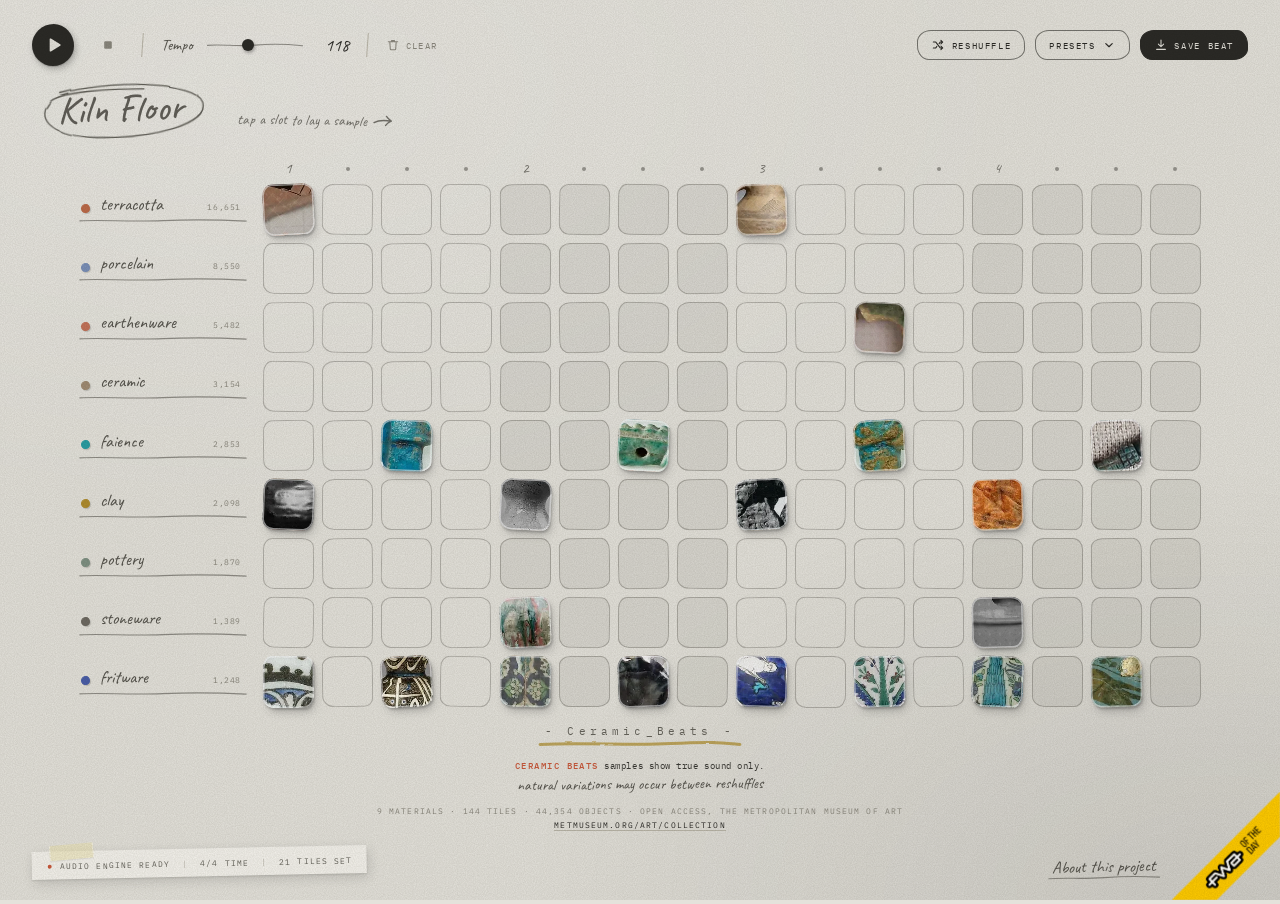
==== index.html @ 2970da25 "Pin the FWA of the Day ribbon to the corner Bottom right, the one corner with only a link in it; the" ====
<!DOCTYPE html>
<html lang="en">
<head>
<meta charset="UTF-8">
<meta name="viewport" content="width=device-width, initial-scale=1.0">
<title>Ceramic Beats — a sequencer of Met ceramics</title>
<link rel="preconnect" href="https://fonts.googleapis.com">
<link rel="preconnect" href="https://fonts.gstatic.com" crossorigin>
<link href="https://fonts.googleapis.com/css2?family=Caveat:wght@400;500&family=IBM+Plex+Mono:wght@400;500&family=Libre+Baskerville:ital@0;1&display=swap" rel="stylesheet">
<link rel="stylesheet" href="./index.css?v=10">
<script src="Tone.js"></script>
</head>
<body>

<!-- Icons are inlined rather than pulled from an icon CDN: the set is nine
     glyphs and the page is otherwise dependency-free. -->
<svg width="0" height="0" style="position:absolute" aria-hidden="true">
  <symbol id="i-play" viewBox="0 0 24 24"><path d="M8 5.14v13.72a1 1 0 0 0 1.52.85l11.14-6.86a1 1 0 0 0 0-1.7L9.52 4.29A1 1 0 0 0 8 5.14z" fill="currentColor"/></symbol>
  <symbol id="i-pause" viewBox="0 0 24 24"><path d="M7 4h3.2v16H7zM13.8 4H17v16h-3.2z" fill="currentColor"/></symbol>
  <symbol id="i-stop" viewBox="0 0 24 24"><rect x="5.5" y="5.5" width="13" height="13" rx="2" fill="currentColor"/></symbol>
  <symbol id="i-trash" viewBox="0 0 24 24" fill="none" stroke="currentColor" stroke-width="1.8" stroke-linecap="round" stroke-linejoin="round"><path d="M4 6.5h16M9.5 6.5V4.5h5v2M6.5 6.5l.9 12.2A1.4 1.4 0 0 0 8.8 20h6.4a1.4 1.4 0 0 0 1.4-1.3l.9-12.2"/></symbol>
  <symbol id="i-shuffle" viewBox="0 0 24 24" fill="none" stroke="currentColor" stroke-width="1.8" stroke-linecap="round" stroke-linejoin="round"><path d="M17 4l3 3-3 3M17 14l3 3-3 3M4 7h4.2l7.6 10H20M20 7h-4.2l-1.9 2.6M4 17h4.2l1.9-2.6"/></symbol>
  <symbol id="i-save" viewBox="0 0 24 24" fill="none" stroke="currentColor" stroke-width="1.8" stroke-linecap="round" stroke-linejoin="round"><path d="M12 3.5v11M7.5 10.5L12 15l4.5-4.5M4.5 19.5h15"/></symbol>
  <symbol id="i-caret" viewBox="0 0 24 24" fill="none" stroke="currentColor" stroke-width="2" stroke-linecap="round" stroke-linejoin="round"><path d="M6.5 9.5l5.5 5.5 5.5-5.5"/></symbol>
  <symbol id="i-dot" viewBox="0 0 24 24"><circle cx="12" cy="12" r="6" fill="currentColor"/></symbol>
  <!-- an arrow drawn by hand, for the notes in the margin -->
  <symbol id="i-arrow-hand" viewBox="0 0 24 24" fill="none" stroke="currentColor" stroke-width="1.4" stroke-linecap="round" stroke-linejoin="round"><path d="M3 13.5c4.5-2.4 9.6-2.9 17.2-1.6M15.4 7.2c1.6 2.3 3.3 3.6 4.9 4.6-2.2.7-4 2.2-5.6 4.4"/></symbol>
</svg>

<header class="topbar">
  <div class="transport">
    <button id="playBtn" class="t-play" aria-label="Play" title="Play / pause — space">
      <svg class="icon icon-md"><use href="#i-play" id="playIcon"/></svg>
    </button>
    <button id="stopBtn" class="t-stop" aria-label="Stop" title="Stop">
      <svg class="icon icon-sm"><use href="#i-stop"/></svg>
    </button>

    <div class="t-rule"></div>

    <div class="t-bpm">
      <label for="bpmSlider">Tempo</label>
      <input type="range" id="bpmSlider" min="60" max="200" value="120" aria-label="Tempo">
      <span id="bpmDisplay">120</span>
    </div>

    <div class="t-rule"></div>

    <button id="clearBtn" class="t-clear" title="Clear the board">
      <svg class="icon icon-sm"><use href="#i-trash"/></svg> Clear
    </button>
  </div>

  <div class="actions">
    <button id="shuffleBtn" class="key" title="Reshuffle: draw a different set of objects" aria-label="Reshuffle">
      <svg class="icon icon-sm"><use href="#i-shuffle"/></svg><span class="key-label">Reshuffle</span>
    </button>
    <div class="menu-wrap">
      <button id="presetBtn" class="key" aria-haspopup="true" aria-expanded="false">
        Presets <svg class="icon icon-sm"><use href="#i-caret"/></svg>
      </button>
      <div id="presetMenu" class="menu" hidden></div>
    </div>
    <button id="saveBtn" class="key key--ink" title="Save Beat: copy a link to this beat" aria-label="Save Beat">
      <svg class="icon icon-sm"><use href="#i-save"/></svg><span class="key-label">Save Beat</span>
    </button>
  </div>
</header>

<main>
  <!-- The sample sheet. Slots for samples are pencilled onto a sheet of warm
       grey stock; a struck tile is a sample cut out and laid in its slot. The
       beat's name is written at the top by hand, and the studio's caption is
       typed underneath the way a caption goes under a photograph. -->
  <div class="card">
    <div class="sheet-head">
      <h1 class="swatch-name" id="swatchName" contenteditable="plaintext-only" spellcheck="false" title="Click to name this beat" aria-label="Beat name">untitled</h1>
      <span class="sheet-note" aria-hidden="true">tap a slot to lay a sample <svg class="hand-arrow"><use href="#i-arrow-hand"/></svg></span>
    </div>

    <div class="field">
      <div class="playhead-track" id="playheadTrack"></div>
      <div class="grid" id="sequencerGrid"></div>
    </div>

    <div class="card-foot">
      <p class="caption">- Ceramic_Beats -</p>
      <p class="card-note">
        <b>Ceramic Beats</b> samples show true sound only.
        <em>natural variations may occur between reshuffles</em>
      </p>
      <p class="card-contact">
        9 materials · 144 tiles · 44,354 objects · open access, The Metropolitan Museum of Art<br>
        <a href="https://www.metmuseum.org/art/collection" target="_blank" rel="noopener">metmuseum.org/art/collection</a>
      </p>
    </div>
  </div>
</main>

<footer class="statusbar">
  <div class="status-left">
    <span class="status-item"><svg class="icon icon-xs" id="engineDot"><use href="#i-dot"/></svg> <span id="engineLabel">Audio engine loading</span></span>
    <span class="status-sep">|</span>
    <span>4/4 time</span>
    <span class="status-sep">|</span>
    <span id="selectedCount">0 tiles set</span>
  </div>
  <div class="about-wrap">
    <button id="aboutBtn" class="about-cta" aria-expanded="false" aria-controls="aboutPanel">
      About this project
    </button>
    <div id="aboutPanel" class="about-panel" hidden>
      <h2>Ceramic Beats</h2>
      <p>
        A step sequencer built out of The Met’s open collection. Each of the nine
        tracks is a material the museum’s own catalogue names, and every tile you
        strike is a real object of that material, cropped from its photograph —
        44,354 of them to draw from.
      </p>
      <p>
        The sounds are strikes on the nine bodies themselves, generated with the
        ElevenLabs sound-effects API from a physical description of each fired body
        being hit. What separates them is what separates the materials: how hot each
        was fired, and so how long it rings. Unfired clay is dead, terracotta thuds,
        and the vitrified bodies — porcelain, faience, fritware — ring like the glass
        they very nearly are.
      </p>
      <p class="about-more">
        <button id="strikesBtn" class="about-link" type="button" aria-haspopup="dialog">
          How each sample is generated <svg class="hand-arrow"><use href="#i-arrow-hand"/></svg>
        </button>
      </p>
    </div>
  </div>
</footer>

<!-- The strike sheet, opened from the about panel: nine bodies, nine prompts. It
     is its own page, strikes.html, held in a frame so its paper stays its own. -->
<div id="strikesModal" class="modal" hidden role="dialog" aria-modal="true" aria-label="Nine bodies, nine strikes">
  <div class="modal-sheet">
    <button id="strikesClose" class="modal-close" type="button" aria-label="Close">close ×</button>
    <iframe class="modal-frame" title="Nine bodies, nine strikes" loading="lazy"></iframe>
  </div>
</div>

<!-- FWA of the Day, pinned to the corner of the sheet -->
<a class="fotd" href="https://thefwa.com/cases/ceramic-beats" target="_blank" rel="noopener" aria-label="FWA of the Day"><img src="fotd.png" alt="FWA of the Day"></a>

<!-- shown only on a phone held upright: the board is sixteen wide -->
<div class="turn" role="status">
  <svg class="turn-phone" viewBox="0 0 48 48" fill="none" stroke="currentColor" stroke-width="1.5" stroke-linecap="round" stroke-linejoin="round" aria-hidden="true">
    <path d="M15.5 6.8 C 22 5.9, 28 6.2, 32.6 6.6 C 34.2 6.8, 35 7.8, 35 9.4 L 34.6 38.8 C 34.6 40.4, 33.8 41.2, 32.2 41.3 C 27 41.8, 21 41.6, 15.8 41.2 C 14.2 41.1, 13.4 40.2, 13.4 38.6 L 13.2 9.2 C 13.2 7.7, 14 6.9, 15.5 6.8 Z"/>
    <path d="M21 37.6 C 23 37.2, 25 37.2, 27 37.6"/>
  </svg>
  <p>turn it sideways</p>
  <small>the board is sixteen slots wide</small>
</div>

<div id="tooltip" class="tooltip" hidden></div>
<div id="toast" class="toast" hidden></div>

<script src="js/materials.js"></script>
<script src="js/tiles.js?v=2"></script>
<script src="js/audio.js"></script>
<script src="js/pattern.js"></script>
<script src="js/ui.js?v=4"></script>
<script src="js/app.js?v=4"></script>
</body>
</html>
---- index.css ----
/* index.css — the sample sheet.
 *
 * The page is a sheet of warm grey stock laid on a desk, with a grid of slots
 * pencilled onto it for samples to go in. A struck tile is a sample cut out
 * and laid down in its slot: it casts a shadow, sits a degree or two off
 * square, and is never quite the same shape as its neighbour. Everything
 * written on the sheet is written by hand in pencil — the material names, the
 * beat's title, the notes in the margin — and what is not handwritten is the
 * small printed caption a studio types under a photograph of its work.
 *
 * Hand-written at the design's values; no CSS framework. */

:root {
  /* ── the stock ──────────────────────────────────────────────────────── */
  --paper:    #E4E2DB;   /* the sheet itself, a pale warm grey */
  --card:     #F4F2EC;   /* a lighter slip of paper laid on it: notes, menus */
  --ink:      #2B2A26;
  --ink-2:    #3A3934;
  --ink-soft: #65635B;
  --ink-mute: #8A877D;
  --pencil:   #55534C;   /* graphite: everything written by hand */
  --hair:     #B9B5A8;   /* a printed hairline */
  --hair-2:   #C9C5B8;
  --stamp:    #C9583A;   /* the red: the playhead, the live dot, the play state */
  --crayon:   #B79A46;   /* an ochre crayon, for the one line drawn for pleasure */

  /* ── the slots ──────────────────────────────────────────────────────── */
  --slot-line: rgba(60, 58, 52, 0.30);   /* the pencilled outline of an empty slot */
  --slot-fill: rgba(60, 58, 52, 0.065);  /* the alternate bar, lightly hatched in */

  --slip-shadow: 2px 4px 12px rgba(38, 38, 35, 0.16), 0 1px 2px rgba(38, 38, 35, 0.12);

  --label-w: 168px;
  --pad-gap: 0.5rem;
  --row-gap: 0.5rem;
  --edge: 2rem;          /* the sheet's margin, page edge to the first mark */
  --chrome: 23rem;       /* header, title, playhead, foot and status stacked: what the slots must leave */

  /* A slot is as big as the width allows, unless the height allows less: the
   * grid should fill the sheet without the sheet having to scroll. */
  --pad: max(18px, min(
    calc((100vw - 2 * var(--edge) - var(--label-w) - 1rem - 15 * var(--pad-gap)) / 16),
    calc((100vh - var(--chrome)) / 9 - var(--row-gap))
  ));

  --mono:  'IBM Plex Mono', ui-monospace, SFMono-Regular, Menlo, monospace;
  --serif: 'Libre Baskerville', Georgia, 'Times New Roman', serif;
  --hand:  'Caveat', 'Bradley Hand', 'Segoe Print', cursive;

  /* ── the marks made by hand, drawn once as SVG ──────────────────────── */

  /* the tooth of the paper */
  --grain: url("data:image/svg+xml;utf8,<svg xmlns='http://www.w3.org/2000/svg' width='260' height='260'><filter id='g'><feTurbulence type='fractalNoise' baseFrequency='0.9' numOctaves='2' stitchTiles='stitch'/><feColorMatrix values='0 0 0 0 0.22  0 0 0 0 0.21  0 0 0 0 0.18  0 0 0 0.55 0'/></filter><rect width='100%25' height='100%25' filter='url(%23g)'/></svg>");

  /* a pencil rule, a little wandering */
  --pencil-rule: url("data:image/svg+xml;utf8,<svg xmlns='http://www.w3.org/2000/svg' viewBox='0 0 200 6' preserveAspectRatio='none'><path d='M1 3.4 C 30 2.1, 60 4.7, 100 3.1 S 170 2.3, 199 3.7' fill='none' stroke='%2355534C' stroke-width='1.1' stroke-linecap='round' vector-effect='non-scaling-stroke' opacity='0.6'/></svg>");

  /* the loop drawn around a word to say: this one */
  --pencil-loop: url("data:image/svg+xml;utf8,<svg xmlns='http://www.w3.org/2000/svg' viewBox='0 0 100 40' preserveAspectRatio='none'><filter id='w' x='-10%25' y='-20%25' width='120%25' height='140%25'><feTurbulence type='fractalNoise' baseFrequency='0.045' numOctaves='2' seed='7'/><feDisplacementMap in='SourceGraphic' scale='2.2'/></filter><path filter='url(%23w)' d='M15 8 C 40 1, 91 2, 95 17 C 98 31, 66 39, 34 37 C 6 35, 1 22, 9 13 C 15 7, 42 6, 62 7' fill='none' stroke='%2355534C' stroke-width='1.3' stroke-linecap='round' vector-effect='non-scaling-stroke'/></svg>");

  /* the crayon line */
  --crayon-line: url("data:image/svg+xml;utf8,<svg xmlns='http://www.w3.org/2000/svg' viewBox='0 0 200 10' preserveAspectRatio='none'><filter id='c' x='-5%25' y='-40%25' width='110%25' height='180%25'><feTurbulence type='fractalNoise' baseFrequency='0.08' numOctaves='2' seed='3'/><feDisplacementMap in='SourceGraphic' scale='3'/></filter><path filter='url(%23c)' d='M3 5.5 C 50 2.5, 90 7.5, 130 4.5 S 180 3.5, 197 5.5' fill='none' stroke='%23B79A46' stroke-width='3' stroke-linecap='round' vector-effect='non-scaling-stroke' opacity='0.85'/></svg>");
}

*, *::before, *::after { box-sizing: border-box; }

html, body { height: 100%; overflow: hidden; }

body {
  margin: 0;
  min-height: 100vh;
  width: 100%;
  display: flex;
  flex-direction: column;
  background: var(--paper);
  font-family: var(--mono);
  color: var(--ink);
  -webkit-font-smoothing: antialiased;
}

/* The sheet is lit from the top left and falls off a little towards the far
 * corner, the way a photographed sheet does. */
body::before {
  content: '';
  position: fixed;
  inset: 0;
  background:
    radial-gradient(120% 90% at 18% 10%, rgba(255,255,255,0.22), rgba(255,255,255,0) 55%),
    radial-gradient(90% 80% at 95% 100%, rgba(38,38,35,0.10), rgba(38,38,35,0) 60%);
  pointer-events: none;
  z-index: 0;
}

/* The tooth of the paper, laid over everything: the samples and the notes
 * sit on the sheet, and the sheet has a surface. */
body::after {
  content: '';
  position: fixed;
  inset: 0;
  background-image: var(--grain);
  opacity: 0.42;
  mix-blend-mode: multiply;
  pointer-events: none;
  z-index: 100;
}

::selection { background: var(--stamp); color: var(--paper); }

a { color: var(--ink); }
a:hover { color: var(--stamp); }

button { font: inherit; color: inherit; cursor: pointer; }

.icon { width: 1.25rem; height: 1.25rem; display: block; flex: none; }
.icon-xs { width: 0.5rem;  height: 0.5rem; }
.icon-sm { width: 0.875rem; height: 0.875rem; }
.icon-md { width: 1.25rem; height: 1.25rem; }
.icon-lg { width: 1.5rem;  height: 1.5rem; }

/* handwriting in the margin */
.hand {
  font-family: var(--hand);
  font-weight: 400;
  color: var(--pencil);
  letter-spacing: 0.01em;
}

/* the small printed caption */
.cap {
  font-family: var(--mono);
  font-size: 8.5px;
  letter-spacing: 0.16em;
  text-transform: uppercase;
  color: var(--ink-mute);
}

/* A slip of lighter paper laid on the sheet: notes, menus, the catalogue card. */
.slip {
  background: var(--card);
  box-shadow: var(--slip-shadow);
}

/* ── keys ──────────────────────────────────────────────────────────────── */

/* The buttons are boxes drawn round a word in pencil: an outline, a little
 * off square, that fills in when pressed. */
.key {
  display: inline-flex;
  align-items: center;
  justify-content: center;
  gap: 0.4rem;
  min-width: 34px;
  height: 30px;
  padding: 0 13px;
  background: transparent;
  border: 1.2px solid rgba(43, 42, 38, 0.6);
  border-radius: 14px 11px 15px 12px / 12px 15px 11px 14px;
  font-family: var(--mono);
  font-size: 9px;
  letter-spacing: 0.18em;
  text-transform: uppercase;
  color: var(--ink);
  white-space: nowrap;
  transition: background-color 0.12s, border-color 0.12s, transform 0.06s, color 0.12s;
}
.key:hover { background: rgba(43, 42, 38, 0.07); border-color: var(--ink); }
.key:active { transform: translateY(1px) rotate(-0.4deg); }
.key[aria-expanded="true"] { background: rgba(43, 42, 38, 0.10); }
.key--ink { background: var(--ink); border-color: var(--ink); color: var(--paper); }
.key--ink:hover { background: var(--ink-2); color: var(--card); }
.key:focus-visible { outline: 1.5px solid var(--stamp); outline-offset: 2px; }

/* ── header ────────────────────────────────────────────────────────────── */

.topbar {
  width: 100%;
  padding: 1.5rem var(--edge) 0.5rem;
  display: flex;
  align-items: center;
  justify-content: space-between;
  gap: 1.5rem;
  position: relative;
  z-index: 20;
}

/* ── transport ─────────────────────────────────────────────────────────── */

.transport {
  display: flex;
  align-items: center;
  gap: 1.125rem;
}

/* The play button is a black clay bead on the sheet: matte, no highlight,
 * only the soft shadow it casts. When it is playing it is the red one. */
.t-play {
  width: 2.625rem; height: 2.625rem;
  display: flex; align-items: center; justify-content: center;
  border: 0; border-radius: 52% 48% 50% 50% / 50% 52% 48% 50%;
  background: var(--ink);
  color: var(--paper);
  box-shadow: 2px 3px 6px rgba(38,38,35,0.30), 0 1px 1px rgba(38,38,35,0.2);
  transition: transform 0.1s, box-shadow 0.1s, background-color 0.15s;
}
.t-play:hover { background: var(--ink-2); transform: translateY(-1px); box-shadow: 3px 5px 9px rgba(38,38,35,0.32), 0 1px 1px rgba(38,38,35,0.2); }
.t-play:active { transform: translateY(1px); box-shadow: 1px 2px 3px rgba(38,38,35,0.3); }
.t-play:focus-visible { outline: 1.5px solid var(--stamp); outline-offset: 3px; }
.t-play.playing { background: var(--stamp); color: #fff3ea; }
.t-play.playing:hover { background: #b64d31; }

.t-stop {
  width: 2rem; height: 2rem;
  display: flex; align-items: center; justify-content: center;
  border: 0; border-radius: 50%;
  background: transparent; color: var(--ink-mute);
  transition: color 0.15s;
}
.t-stop:hover { color: var(--ink); }

.t-rule { height: 1.5rem; width: 1px; background: var(--hair); transform: rotate(4deg); }

.t-bpm { display: flex; align-items: center; gap: 0.75rem; }
.t-bpm label {
  font-family: var(--hand);
  font-size: 16px;
  color: var(--pencil);
}
.t-bpm span {
  font-family: var(--hand);
  font-size: 18px;
  color: var(--ink);
  width: 2rem;
  text-align: right;
  font-variant-numeric: tabular-nums;
}

#bpmSlider {
  -webkit-appearance: none; appearance: none;
  width: 6rem; height: 6px;
  background: var(--pencil-rule) center / 100% 6px no-repeat;
  cursor: pointer;
}
#bpmSlider::-webkit-slider-thumb {
  -webkit-appearance: none; appearance: none;
  width: 12px; height: 12px; border-radius: 50%;
  background: var(--ink);
  box-shadow: 1px 2px 3px rgba(38,38,35,0.35);
}
#bpmSlider::-moz-range-thumb {
  width: 12px; height: 12px; border-radius: 50%;
  background: var(--ink); border: 0;
  box-shadow: 1px 2px 3px rgba(38,38,35,0.35);
}

.t-clear {
  display: flex; align-items: center; gap: 0.35rem;
  border: 0; background: transparent; padding: 0;
  font-size: 8.5px;
  letter-spacing: 0.16em;
  text-transform: uppercase;
  color: var(--ink-mute);
  transition: color 0.15s;
}
.t-clear:hover { color: var(--stamp); }

/* ── header actions ────────────────────────────────────────────────────── */

.actions { display: flex; align-items: center; gap: 0.625rem; }

.menu-wrap { position: relative; }

.menu {
  position: absolute;
  top: calc(100% + 0.5rem);
  right: 0;
  z-index: 40;
  min-width: 17.5rem;
  padding: 0.25rem 0;
  background: var(--card);
  box-shadow: var(--slip-shadow);
  transform: rotate(0.5deg);
  transform-origin: top right;
}
.menu button {
  display: block; width: 100%;
  text-align: left;
  padding: 0.5rem 0.875rem;
  border: 0;
  background: transparent;
  font-family: var(--hand);
  font-size: 17px;
  line-height: 1.1;
  color: var(--ink);
}
.menu button + button { background: var(--pencil-rule) top left / 100% 4px no-repeat; }
.menu button:hover { background-color: rgba(43, 42, 38, 0.06); }
.menu button small {
  display: block;
  margin-top: 3px;
  font-family: var(--mono);
  font-size: 8px;
  letter-spacing: 0.12em;
  text-transform: uppercase;
  color: var(--ink-mute);
}

/* ── the sheet ─────────────────────────────────────────────────────────── */

main {
  flex: 1;
  display: flex;
  padding: 0.5rem var(--edge) 1.25rem;
  position: relative;
  z-index: 1;
}

.card {
  position: relative;
  width: 100%;
  display: flex;
  flex-direction: column;
  justify-content: space-between;
  gap: 1rem;
}

/* The beat's title, written at the top of the sheet and looped round. */
.sheet-head {
  display: flex;
  align-items: baseline;
  gap: 1.5rem;
  padding-left: 0.25rem;
}

.swatch-name {
  margin: 0;
  font-family: var(--hand);
  font-weight: 500;
  font-size: 2.375rem;
  line-height: 1;
  color: var(--pencil);
  transform: rotate(-2deg);
  transform-origin: left bottom;
  /* the name is written onto the sheet: click it and type */
  display: inline-block;
  min-width: 5ch;
  padding: 0.3em 0.75em 0.32em 0.6em;
  background: var(--pencil-loop) center / 100% 100% no-repeat;
  outline: 0;
  cursor: text;
  caret-color: var(--stamp);
  opacity: 0.92;
  transition: opacity 0.15s;
}
.swatch-name:hover, .swatch-name:focus { opacity: 1; }
.swatch-name:focus { color: var(--ink); }

/* a note in the margin, with an arrow towards the slots */
.sheet-note {
  display: inline-flex;
  align-items: center;
  gap: 0.25rem;
  font-family: var(--hand);
  font-size: 15px;
  color: var(--pencil);
  opacity: 0.8;
  transform: rotate(1deg);
  white-space: nowrap;
}
.hand-arrow { width: 1.5rem; height: 1.5rem; color: var(--pencil); flex: none; }

/* the grid of slots, centred on the sheet when the height is what limits it */
.field {
  width: fit-content;
  max-width: 100%;
  margin: 0 auto;
}

/* The beats are counted along the top in pencil, 1 to 4, with a dot for each
 * of the sixteenths between. */
.playhead-track {
  display: grid;
  grid-template-columns: repeat(16, var(--pad));
  gap: var(--pad-gap);
  padding-left: calc(var(--label-w) + 1rem);
  margin-bottom: 0.375rem;
  justify-items: center;
  counter-reset: beat;
}

.playhead-dot {
  height: 1.125rem;
  display: flex; align-items: center; justify-content: center;
  font-family: var(--hand);
  font-size: 15px;
  line-height: 1;
  color: var(--pencil);
  opacity: 0.55;
  transition: color 0.1s, opacity 0.1s, transform 0.1s;
}
.playhead-dot::before {
  content: '';
  width: 4px; height: 4px;
  border-radius: 50%;
  background: currentColor;
}
.playhead-dot.beat { counter-increment: beat; opacity: 0.8; }
.playhead-dot.beat::before { content: counter(beat); width: auto; height: auto; border-radius: 0; background: none; }
.playhead-dot.active { color: var(--stamp); opacity: 1; transform: scale(1.3); }

.grid { display: flex; flex-direction: column; gap: var(--row-gap); }

.row { display: flex; align-items: center; gap: 1rem; }

/* ── the material, written beside its row ──────────────────────────────── */

.label {
  width: var(--label-w);
  flex: none;
  display: flex; align-items: baseline; gap: 0.625rem;
  padding: 0 0.375rem 2px 0.125rem;
  background: var(--pencil-rule) bottom left / 100% 5px no-repeat;
  height: 100%;
  min-height: 1.75rem;
}

.label-name {
  flex: 1;
  font-family: var(--hand);
  font-size: 18px;
  line-height: 1;
  color: var(--pencil);
  white-space: nowrap;
  transition: color 0.15s;
}

.label-count {
  font-family: var(--mono);
  font-size: 8px;
  letter-spacing: 0.08em;
  color: var(--ink-mute);
  font-variant-numeric: tabular-nums;
}

/* A dab of the material's own colour beside its name. Click it and the row
 * goes quiet: the dab empties and the name is struck through in pencil. */
.label-mute {
  width: 9px; height: 9px; flex: none;
  align-self: center;
  padding: 0; border-radius: 55% 45% 50% 50% / 50% 55% 45% 50%;
  border: 1px solid var(--accent);
  background: var(--accent);
  box-shadow: 1px 1px 1px rgba(38,38,35,0.2);
  transition: background-color 0.15s, border-color 0.15s, transform 0.15s;
}
.label-mute:hover { transform: scale(1.3); }
.row.muted .label-mute { background: transparent; border-color: var(--pencil); box-shadow: none; }
.row.muted .label-name { color: var(--ink-mute); text-decoration: line-through; text-decoration-thickness: 1px; }
.row.muted .label-count { color: var(--ink-mute); }
.row.muted .pads { opacity: 0.45; filter: saturate(0.15); }

/* ── the slots and the samples ─────────────────────────────────────────── */

.pads {
  flex: none;
  display: grid;
  grid-template-columns: repeat(16, var(--pad));
  gap: var(--pad-gap);
  /* a drag across the pads paints them; it must not scroll the page instead */
  touch-action: none;
  transition: opacity 0.2s, filter 0.2s;
}

/* An empty slot is a square drawn on the sheet in pencil, freehand: the
 * corners are never quite the same twice and the square leans a touch.
 * Every other group of four is lightly hatched in, so the bar is countable. */
.pad {
  position: relative;
  width: 100%;
  aspect-ratio: 1 / 1;
  padding: 0;
  border: 0;
  border-radius: var(--slot-r);
  background-color: transparent;
  box-shadow: inset 0 0 0 1px var(--slot-line);
  transform: rotate(calc(var(--tilt, 0deg) * 0.4));
  transition: transform 0.14s cubic-bezier(0.4, 0, 0.2, 1), box-shadow 0.14s, background-color 0.12s;
}
.pad:nth-child(3n)   { --slot-r: 22% 18% 24% 20% / 18% 24% 20% 22%; }
.pad:nth-child(3n+1) { --slot-r: 18% 24% 20% 22% / 22% 18% 24% 20%; }
.pad:nth-child(3n+2) { --slot-r: 24% 20% 18% 24% / 20% 22% 18% 22%; }
.pad.offbeat { background-color: var(--slot-fill); }
.pad:hover { background-color: rgba(60, 58, 52, 0.11); }

/* The lit column rises above the pads drawn after it, so a struck sample's
 * lift is not cut by its neighbours. */
.pad.playing-col { z-index: 5; }

/* A struck slot has a sample laid in it: the object's crop, cut out and set
 * down at its own angle, with a white cut edge and a shadow falling to the
 * lower right where the light comes from the window. */
.pad.on {
  background-color: #fff;
  box-shadow:
    inset 0 0 0 1px rgba(255,255,255,0.5),
    1px 2px 2px rgba(38,38,35,0.22),
    3px 6px 10px -3px rgba(38,38,35,0.30);
  transform: rotate(var(--tilt, 0deg));
}
.pad.on:hover { background-color: #fff; }

.pad-face {
  position: absolute; inset: 0;
  border-radius: inherit;
  overflow: hidden;
  background-image: var(--crops);
  background-repeat: no-repeat;
  background-size: var(--sheet-w) var(--sheet-h);
  background-position: var(--crop-pos);
  opacity: 0;
  transition: opacity 0.15s;
}
.pad.on .pad-face { opacity: 1; }

/* the material's own surface, laid over the object at a whisper */
.pad.on .pad-face::before {
  content: '';
  position: absolute; inset: 0;
  background-image: var(--pattern);
  background-size: var(--pattern-size);
  background-position: center;
  mix-blend-mode: overlay;
  opacity: 0.35;
}

/* the cut edge of the paper the sample is printed on */
.pad.on .pad-face::after {
  content: '';
  position: absolute; inset: 0;
  border-radius: inherit;
  box-shadow: inset 0 0 0 1.5px rgba(255,255,255,0.55), inset 0 0 6px rgba(0,0,0,0.08);
  pointer-events: none;
}

/* the sample under the playhead lifts off the sheet */
.pad.struck {
  transform: rotate(var(--tilt, 0deg)) scale(1.08);
  box-shadow:
    inset 0 0 0 1px rgba(255,255,255,0.5),
    2px 4px 4px rgba(38,38,35,0.22),
    5px 10px 16px -4px rgba(38,38,35,0.34);
}

/* the column under the playhead: a red ring drawn round the slot, the way
 * the one that is on gets circled */
.step-highlight {
  position: absolute;
  inset: -3px;
  border: 1.5px solid var(--stamp);
  border-radius: inherit;
  pointer-events: none;
  opacity: 0;
  transition: opacity 0.05s;
  z-index: 10;
}
.pad.playing-col .step-highlight { opacity: 1; }

/* ── the caption under the sheet ───────────────────────────────────────── */

.card-foot {
  display: flex;
  flex-direction: column;
  align-items: center;
  text-align: center;
  padding: 0 0.25rem;
}

.caption {
  margin: 0;
  padding: 0 0.5rem 0.625rem;
  font-family: var(--mono);
  font-size: 11px;
  letter-spacing: 0.38em;
  text-transform: none;
  color: var(--ink-soft);
  background: var(--crayon-line) center bottom / 100% 8px no-repeat;
}

.card-note {
  margin: 0.75rem 0 0;
  font-family: var(--mono);
  font-size: 9px;
  letter-spacing: 0.06em;
  color: var(--ink-2);
}
.card-note b {
  font-weight: 500;
  letter-spacing: 0.16em;
  text-transform: uppercase;
  color: var(--stamp);
}
.card-note em {
  display: block;
  margin-top: 0.25rem;
  font-family: var(--hand);
  font-style: normal;
  font-size: 15px;
  letter-spacing: 0;
  color: var(--pencil);
  transform: rotate(-0.6deg);
}

.card-contact {
  margin: 0.625rem 0 0;
  font-family: var(--mono);
  font-size: 8px;
  letter-spacing: 0.14em;
  text-transform: uppercase;
  line-height: 1.8;
  color: var(--ink-mute);
}
.card-contact a { text-decoration: none; border-bottom: 1px solid var(--hair); }
.card-contact a:hover { border-color: var(--stamp); }

/* ── footer ────────────────────────────────────────────────────────────── */

.statusbar {
  width: 100%;
  padding: 0 var(--edge) 1.5rem;
  position: relative;
  display: flex; justify-content: space-between; align-items: flex-end;
  z-index: 20;
}

/* The status is typed on a slip of paper and taped to the corner of the
 * sheet, a little crooked. */
.status-left {
  position: relative;
  display: flex; align-items: center; gap: 0.75rem;
  padding: 0.625rem 0.875rem 0.5rem;
  background: var(--card);
  box-shadow: var(--slip-shadow);
  font-size: 8px;
  letter-spacing: 0.14em;
  text-transform: uppercase;
  color: var(--ink-soft);
  transform: rotate(-1.2deg);
  transform-origin: left bottom;
}
/* the tape */
.status-left::before {
  content: '';
  position: absolute;
  top: -7px; left: 18px;
  width: 44px; height: 15px;
  background: rgba(236, 226, 176, 0.55);
  border-left: 1px dashed rgba(255,255,255,0.5);
  border-right: 1px dashed rgba(255,255,255,0.5);
  box-shadow: 0 1px 1px rgba(38,38,35,0.08);
  transform: rotate(-4deg);
}
.status-item { display: flex; align-items: center; gap: 0.375rem; }
.status-sep { color: var(--hair); }
#engineDot { color: var(--hair); transition: color 0.3s; }
#engineDot.ready { color: var(--stamp); }

/* ── about ─────────────────────────────────────────────────────────────── */

.about-wrap { position: relative; }

.about-cta {
  border: 0;
  background: var(--pencil-rule) bottom left / 100% 5px no-repeat;
  padding: 0 0.25rem 3px;
  font-family: var(--hand);
  font-size: 17px;
  color: var(--pencil);
  transform: rotate(-1deg);
  transition: color 0.15s;
}
.about-cta:hover,
.about-cta[aria-expanded="true"] { color: var(--stamp); }

.about-panel {
  position: absolute;
  bottom: calc(100% + 0.75rem);
  right: 0;
  z-index: 50;
  width: 26rem;
  max-width: calc(100vw - 4rem);
  padding: 1.375rem 1.5rem 1.25rem;
  background: var(--card);
  box-shadow: 0 16px 44px rgba(38,38,35,0.18), var(--slip-shadow);
  transform: rotate(-0.6deg);
  transform-origin: bottom right;
  animation: about-in 0.18s ease-out;
}
@keyframes about-in {
  from { opacity: 0; transform: rotate(-0.6deg) translateY(6px); }
  to   { opacity: 1; transform: rotate(-0.6deg) translateY(0); }
}
.about-panel h2 {
  margin: 0 0 0.625rem;
  font-family: var(--hand);
  font-weight: 500;
  font-size: 1.875rem;
  line-height: 1;
  color: var(--pencil);
}
.about-panel p {
  margin: 0 0 0.625rem;
  font-family: var(--serif);
  font-size: 11.5px;
  line-height: 1.6;
  color: var(--ink-2);
}
.about-panel p:last-child { margin-bottom: 0; }
.about-hint {
  margin-top: 0.875rem !important;
  padding-top: 0.75rem;
  background: var(--pencil-rule) top left / 100% 5px no-repeat;
  font-family: var(--mono) !important;
  font-size: 8px !important;
  letter-spacing: 0.14em;
  text-transform: uppercase;
  color: var(--ink-mute) !important;
}

/* a line in the about panel that opens the strike sheet */
.about-more { margin: 0.75rem 0 0 !important; }
.about-link {
  display: inline-flex; align-items: center; gap: 0.3rem;
  border: 0; padding: 0 0.25rem 3px;
  background: var(--pencil-rule) bottom left / 100% 5px no-repeat;
  font-family: var(--hand); font-size: 17px; line-height: 1;
  color: var(--pencil);
  transform: rotate(-0.8deg);
  transition: color 0.15s;
}
.about-link:hover { color: var(--stamp); }
.about-link .hand-arrow { width: 1.25rem; height: 1.25rem; color: currentColor; }

/* ── the strike sheet, centred over the board ─────────────────────────── */

.modal {
  position: fixed; inset: 0;
  z-index: 70;
  display: flex; align-items: center; justify-content: center;
  padding: 2rem;
  background: rgba(43, 42, 38, 0.42);
  animation: modal-in 0.18s ease-out;
}
/* display above would otherwise beat the hidden attribute */
.modal[hidden] { display: none; }
@keyframes modal-in { from { opacity: 0; } to { opacity: 1; } }

/* the sheet itself: a page of the same stock, a touch off square, with the
 * grain of the room falling on it */
.modal-sheet {
  position: relative;
  width: min(72rem, 100%);
  height: min(58rem, 100%);
  background: var(--paper);
  box-shadow: 0 30px 80px rgba(38,38,35,0.45), 0 2px 6px rgba(38,38,35,0.25);
  transform: rotate(-0.3deg);
  animation: sheet-in 0.22s cubic-bezier(0.2, 0.7, 0.2, 1);
}
@keyframes sheet-in {
  from { opacity: 0; transform: rotate(-0.3deg) translateY(12px); }
  to   { opacity: 1; transform: rotate(-0.3deg) translateY(0); }
}
.modal-frame {
  display: block;
  width: 100%; height: 100%;
  border: 0;
  background: var(--paper);
}
.modal-close {
  position: absolute; top: -0.9rem; right: 1.25rem;
  z-index: 1;
  padding: 0.3rem 0.75rem;
  border: 0;
  background: var(--card);
  box-shadow: var(--slip-shadow);
  font-family: var(--hand); font-size: 16px; line-height: 1;
  color: var(--pencil);
  transform: rotate(1.5deg);
  transition: color 0.15s;
}
.modal-close:hover { color: var(--stamp); }
.modal-close:focus-visible { outline: 1.5px solid var(--stamp); outline-offset: 2px; }

/* ── overlays ──────────────────────────────────────────────────────────── */

/* The catalogue card for the object under the cursor: a small slip, its
 * heading in pencil and its details in the museum's own type. */
.tooltip {
  position: fixed;
  z-index: 60;
  max-width: 18rem;
  padding: 0.625rem 0.875rem 0.5rem;
  background: var(--card);
  box-shadow: var(--slip-shadow);
  transform: rotate(-1deg);
  pointer-events: none;
}
.tooltip b {
  display: block;
  font-family: var(--hand);
  font-weight: 500;
  font-size: 17px;
  line-height: 1.1;
  color: var(--pencil);
}
.tooltip span {
  display: block;
  margin-top: 4px;
  font-family: var(--serif);
  font-size: 10.5px;
  color: var(--ink-soft);
}
.tooltip em {
  display: block;
  margin-top: 0.5rem;
  padding-top: 0.5rem;
  background: var(--pencil-rule) top left / 100% 5px no-repeat;
  font-style: normal;
  font-size: 7.5px;
  text-transform: uppercase;
  letter-spacing: 0.14em;
  color: var(--ink-mute);
}

.toast {
  position: fixed;
  left: 50%;
  bottom: 4.5rem;
  transform: translateX(-50%) rotate(-0.8deg);
  z-index: 60;
  padding: 0.625rem 1.125rem;
  background: var(--ink);
  color: var(--paper);
  font-size: 8.5px;
  letter-spacing: 0.2em;
  text-transform: uppercase;
  box-shadow: 0 10px 30px -8px rgba(38,38,35,0.5);
  animation: toast-in 0.2s ease-out;
}
@keyframes toast-in {
  from { opacity: 0; transform: translate(-50%, 6px) rotate(-0.8deg); }
  to   { opacity: 1; transform: translate(-50%, 0) rotate(-0.8deg); }
}

@media (prefers-reduced-motion: reduce) {
  .about-panel, .toast, .modal, .modal-sheet { animation: none; }
  .pad, .pad-face { transition: none; }
}

/* A narrower window keeps the transport where it is; Reshuffle and Save
 * Beat give up their words and keep their icons. */
@media (max-width: 1100px) {
  .key-label { display: none; }
  #shuffleBtn, #saveBtn { padding: 0 10px; }
}
@media (max-width: 820px) {
  .modal { padding: 0.75rem; }
  .modal-close { right: 0.75rem; }
  :root { --label-w: 96px; --pad-gap: 0.3rem; --row-gap: 0.3rem; --edge: 1rem; --chrome: 26rem; }
  .label-count { display: none; }
  .sheet-note { display: none; }
  .swatch-name { font-size: 1.875rem; }
}

/* ── the FWA ribbon, in the corner of the sheet ────────────────────────── */

.fotd {
  position: fixed; right: 0; bottom: 0;
  z-index: 30;
  width: 108px; height: 108px;
  display: block; line-height: 0;
}
.fotd img { width: 100%; height: 100%; display: block; }
/* the About link moves in off the corner to leave the ribbon its room */
.about-wrap { margin-right: 5.5rem; }

/* ── a phone held upright ──────────────────────────────────────────────── */

/* The board is sixteen slots wide and nine deep; upright, a phone has no
 * room for it. Instead of a board that scrolls, a note on the sheet asks for
 * the other way round. */
.turn { display: none; }
@media (max-width: 820px) and (orientation: portrait) {
  .turn {
    position: fixed; inset: 0; z-index: 90;
    display: flex; flex-direction: column; align-items: center; justify-content: center;
    gap: 1.25rem; padding: 2rem;
    background: var(--paper);
    text-align: center;
  }
  .turn-phone { width: 4.5rem; height: 4.5rem; color: var(--pencil); animation: turn-over 2.4s ease-in-out infinite; }
  .turn p { margin: 0; font-family: var(--hand); font-size: 1.75rem; line-height: 1.1; color: var(--pencil); transform: rotate(-2deg); }
  .turn small { font-family: var(--mono); font-size: 8.5px; letter-spacing: 0.16em; text-transform: uppercase; color: var(--ink-mute); }
}
@keyframes turn-over {
  0%, 20%  { transform: rotate(0deg); }
  55%, 80% { transform: rotate(-90deg); }
  100%     { transform: rotate(0deg); }
}
@media (prefers-reduced-motion: reduce) { .turn-phone { animation: none; transform: rotate(-90deg); } }

/* ── a phone held sideways: the board with the least chrome that still works ── */

@media (max-height: 520px) {
  :root { --edge: 0.75rem; --pad-gap: 0.25rem; --row-gap: 0.25rem; --label-w: 88px; --chrome: 8.5rem; }
  .topbar { padding: 0.5rem var(--edge) 0.25rem; flex-wrap: nowrap; gap: 0.75rem; }
  .transport { gap: 0.625rem; }
  .t-play { width: 1.75rem; height: 1.75rem; }
  .t-play .icon { width: 0.875rem; height: 0.875rem; }
  .t-stop { width: 1.5rem; height: 1.5rem; }
  .t-rule { height: 1rem; }
  .t-bpm label, .t-bpm span { font-size: 13px; }
  .t-bpm span { width: 1.5rem; }
  #bpmSlider { width: 4rem; }
  .actions { gap: 0.375rem; }
  .key { height: 24px; padding: 0 9px; font-size: 8px; letter-spacing: 0.12em; }
  main { padding: 0.25rem var(--edge) 0.375rem; }
  .card { gap: 0.25rem; }
  .sheet-head { gap: 0.75rem; }
  .swatch-name { font-size: 1.25rem; padding: 0.2em 0.5em 0.22em 0.45em; }
  .sheet-note { display: none; }
  .playhead-track { margin-bottom: 0.125rem; }
  .playhead-dot { height: 0.75rem; font-size: 11px; }
  .label { min-height: 0; padding-bottom: 0; }
  .label-name { font-size: 13px; }
  .label-count { display: none; }
  .card-foot { display: none; }
  .statusbar { padding: 0 var(--edge) 0.375rem; }
  .status-left { display: none; }
  .about-cta { font-size: 13px; }
  .fotd { display: none; }
  .about-wrap { margin-right: 0; }
  .about-panel { max-height: calc(100vh - 3rem); overflow: auto; padding: 1rem 1.125rem; }
}
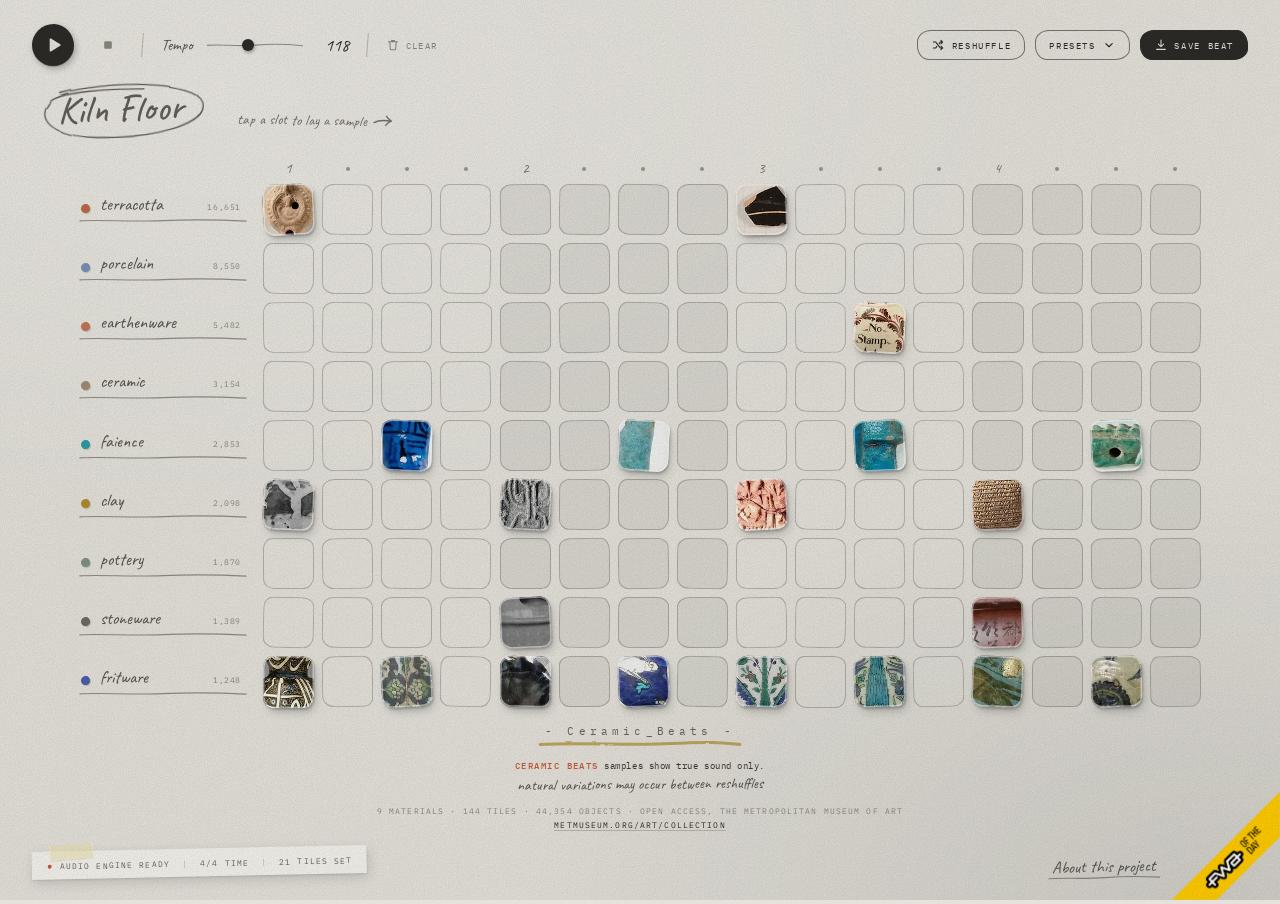
==== commit bfefcacf: "Fit the board to what a phone actually shows 100vh on iPhone counts the browser bar as if hidden, so" ====
--- a/index.html
+++ b/index.html
@@ -3,11 +3,12 @@
 <head>
 <meta charset="UTF-8">
 <meta name="viewport" content="width=device-width, initial-scale=1.0">
+<meta name="theme-color" content="#E4E2DB">
 <title>Ceramic Beats — a sequencer of Met ceramics</title>
 <link rel="preconnect" href="https://fonts.googleapis.com">
 <link rel="preconnect" href="https://fonts.gstatic.com" crossorigin>
 <link href="https://fonts.googleapis.com/css2?family=Caveat:wght@400;500&family=IBM+Plex+Mono:wght@400;500&family=Libre+Baskerville:ital@0;1&display=swap" rel="stylesheet">
-<link rel="stylesheet" href="./index.css?v=10">
+<link rel="stylesheet" href="./index.css?v=11">
 <script src="Tone.js"></script>
 </head>
 <body>
--- a/index.css
+++ b/index.css
@@ -35,12 +35,13 @@
   --row-gap: 0.5rem;
   --edge: 2rem;          /* the sheet's margin, page edge to the first mark */
   --chrome: 23rem;       /* header, title, playhead, foot and status stacked: what the slots must leave */
+  --vh: 100vh;           /* the visible height; on a phone, 100vh counts the browser bars as if hidden */
 
   /* A slot is as big as the width allows, unless the height allows less: the
    * grid should fill the sheet without the sheet having to scroll. */
   --pad: max(18px, min(
     calc((100vw - 2 * var(--edge) - var(--label-w) - 1rem - 15 * var(--pad-gap)) / 16),
-    calc((100vh - var(--chrome)) / 9 - var(--row-gap))
+    calc((var(--vh) - var(--chrome)) / 9 - var(--row-gap))
   ));
 
   --mono:  'IBM Plex Mono', ui-monospace, SFMono-Regular, Menlo, monospace;
@@ -62,13 +63,16 @@
   --crayon-line: url("data:image/svg+xml;utf8,<svg xmlns='http://www.w3.org/2000/svg' viewBox='0 0 200 10' preserveAspectRatio='none'><filter id='c' x='-5%25' y='-40%25' width='110%25' height='180%25'><feTurbulence type='fractalNoise' baseFrequency='0.08' numOctaves='2' seed='3'/><feDisplacementMap in='SourceGraphic' scale='3'/></filter><path filter='url(%23c)' d='M3 5.5 C 50 2.5, 90 7.5, 130 4.5 S 180 3.5, 197 5.5' fill='none' stroke='%23B79A46' stroke-width='3' stroke-linecap='round' vector-effect='non-scaling-stroke' opacity='0.85'/></svg>");
 }
 
+@supports (height: 100svh) { :root { --vh: 100svh; } }
+
 *, *::before, *::after { box-sizing: border-box; }
 
 html, body { height: 100%; overflow: hidden; }
+html { background: var(--paper); }
 
 body {
   margin: 0;
-  min-height: 100vh;
+  min-height: var(--vh);
   width: 100%;
   display: flex;
   flex-direction: column;
@@ -896,6 +900,8 @@
     background: var(--paper);
     text-align: center;
   }
+  /* 100vh on a phone is taller than what shows; the sheet beneath would peek out under the browser bar */
+  body > :not(.turn) { visibility: hidden; }
   .turn-phone { width: 4.5rem; height: 4.5rem; color: var(--pencil); animation: turn-over 2.4s ease-in-out infinite; }
   .turn p { margin: 0; font-family: var(--hand); font-size: 1.75rem; line-height: 1.1; color: var(--pencil); transform: rotate(-2deg); }
   .turn small { font-family: var(--mono); font-size: 8.5px; letter-spacing: 0.16em; text-transform: uppercase; color: var(--ink-mute); }
@@ -911,6 +917,8 @@
 
 @media (max-height: 520px) {
   :root { --edge: 0.75rem; --pad-gap: 0.25rem; --row-gap: 0.25rem; --label-w: 88px; --chrome: 8.5rem; }
+  /* if the browser bars leave too little height even at the smallest slot, the sheet scrolls rather than clips */
+  html, body { height: auto; min-height: var(--vh); overflow: auto; }
   .topbar { padding: 0.5rem var(--edge) 0.25rem; flex-wrap: nowrap; gap: 0.75rem; }
   .transport { gap: 0.625rem; }
   .t-play { width: 1.75rem; height: 1.75rem; }
@@ -938,5 +946,5 @@
   .about-cta { font-size: 13px; }
   .fotd { display: none; }
   .about-wrap { margin-right: 0; }
-  .about-panel { max-height: calc(100vh - 3rem); overflow: auto; padding: 1rem 1.125rem; }
-}
+  .about-panel { max-height: calc(var(--vh) - 3rem); overflow: auto; padding: 1rem 1.125rem; }
+}
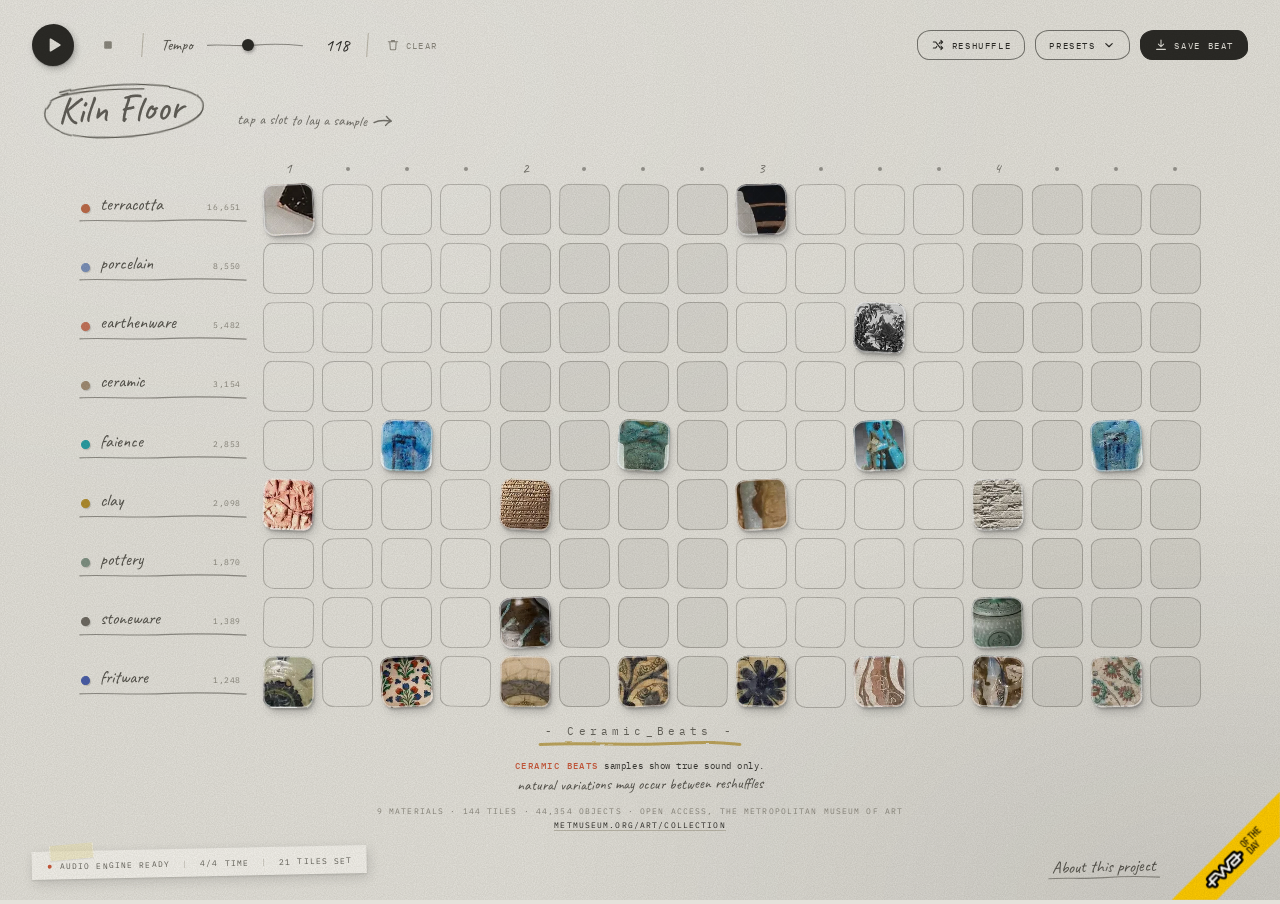
==== commit 8c5cc8b9: "Point the FWA ribbon at the case's final URL Co-Authored-By: Claude Fable 5.1 <noreply@anthropic.com" ====
--- a/index.html
+++ b/index.html
@@ -145,7 +145,7 @@
 </div>
 
 <!-- FWA of the Day, pinned to the corner of the sheet -->
-<a class="fotd" href="https://thefwa.com/cases/ceramic-beats" target="_blank" rel="noopener" aria-label="FWA of the Day"><img src="fotd.png" alt="FWA of the Day"></a>
+<a class="fotd" href="https://thefwa.com/cases/ceramicbeats" target="_blank" rel="noopener" aria-label="FWA of the Day"><img src="fotd.png" alt="FWA of the Day"></a>
 
 <!-- shown only on a phone held upright: the board is sixteen wide -->
 <div class="turn" role="status">
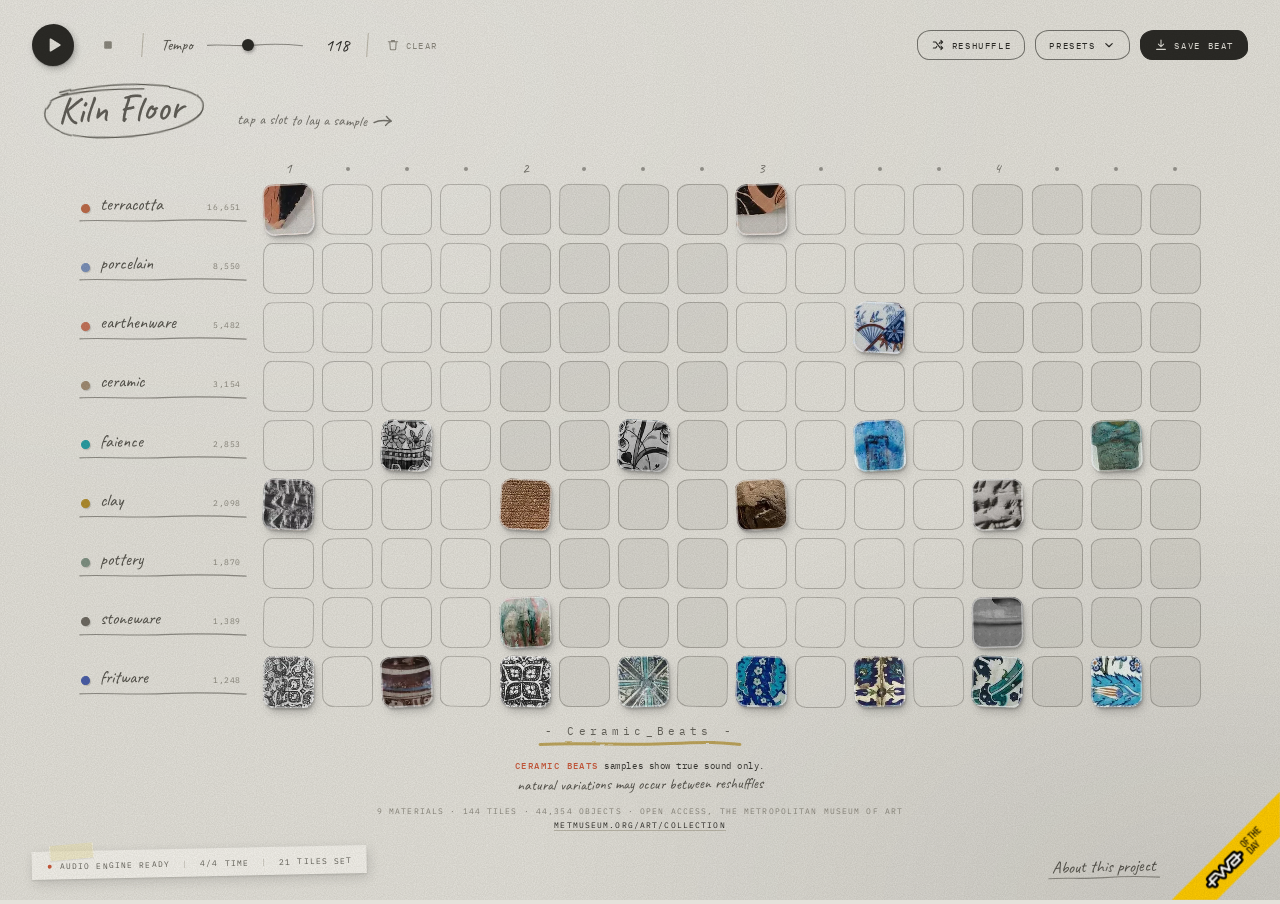
==== commit f89dd628: "Turn the whole page sideways on a phone held upright Instead of asking for landscape, the stage is r" ====
--- a/index.html
+++ b/index.html
@@ -27,6 +27,10 @@
   <!-- an arrow drawn by hand, for the notes in the margin -->
   <symbol id="i-arrow-hand" viewBox="0 0 24 24" fill="none" stroke="currentColor" stroke-width="1.4" stroke-linecap="round" stroke-linejoin="round"><path d="M3 13.5c4.5-2.4 9.6-2.9 17.2-1.6M15.4 7.2c1.6 2.3 3.3 3.6 4.9 4.6-2.2.7-4 2.2-5.6 4.4"/></symbol>
 </svg>
+
+<!-- Everything drawn sits on one stage, so that on a phone held upright the
+     whole page can be turned a quarter turn as one piece. -->
+<div id="stage">
 
 <header class="topbar">
   <div class="transport">
@@ -147,18 +151,10 @@
 <!-- FWA of the Day, pinned to the corner of the sheet -->
 <a class="fotd" href="https://thefwa.com/cases/ceramicbeats" target="_blank" rel="noopener" aria-label="FWA of the Day"><img src="fotd.png" alt="FWA of the Day"></a>
 
-<!-- shown only on a phone held upright: the board is sixteen wide -->
-<div class="turn" role="status">
-  <svg class="turn-phone" viewBox="0 0 48 48" fill="none" stroke="currentColor" stroke-width="1.5" stroke-linecap="round" stroke-linejoin="round" aria-hidden="true">
-    <path d="M15.5 6.8 C 22 5.9, 28 6.2, 32.6 6.6 C 34.2 6.8, 35 7.8, 35 9.4 L 34.6 38.8 C 34.6 40.4, 33.8 41.2, 32.2 41.3 C 27 41.8, 21 41.6, 15.8 41.2 C 14.2 41.1, 13.4 40.2, 13.4 38.6 L 13.2 9.2 C 13.2 7.7, 14 6.9, 15.5 6.8 Z"/>
-    <path d="M21 37.6 C 23 37.2, 25 37.2, 27 37.6"/>
-  </svg>
-  <p>turn it sideways</p>
-  <small>the board is sixteen slots wide</small>
-</div>
-
 <div id="tooltip" class="tooltip" hidden></div>
 <div id="toast" class="toast" hidden></div>
+
+</div><!-- /stage -->
 
 <script src="js/materials.js"></script>
 <script src="js/tiles.js?v=2"></script>
--- a/index.css
+++ b/index.css
@@ -72,10 +72,6 @@
 
 body {
   margin: 0;
-  min-height: var(--vh);
-  width: 100%;
-  display: flex;
-  flex-direction: column;
   background: var(--paper);
   font-family: var(--mono);
   color: var(--ink);
@@ -106,6 +102,15 @@
   mix-blend-mode: multiply;
   pointer-events: none;
   z-index: 100;
+}
+
+/* The stage: the page as one piece, header to foot. On a phone held upright
+ * it is turned a quarter turn as a whole (see the end of this file). */
+#stage {
+  width: 100%;
+  min-height: var(--vh);
+  display: flex;
+  flex-direction: column;
 }
 
 ::selection { background: var(--stamp); color: var(--paper); }
@@ -886,36 +891,9 @@
 /* the About link moves in off the corner to leave the ribbon its room */
 .about-wrap { margin-right: 5.5rem; }
 
-/* ── a phone held upright ──────────────────────────────────────────────── */
-
-/* The board is sixteen slots wide and nine deep; upright, a phone has no
- * room for it. Instead of a board that scrolls, a note on the sheet asks for
- * the other way round. */
-.turn { display: none; }
-@media (max-width: 820px) and (orientation: portrait) {
-  .turn {
-    position: fixed; inset: 0; z-index: 90;
-    display: flex; flex-direction: column; align-items: center; justify-content: center;
-    gap: 1.25rem; padding: 2rem;
-    background: var(--paper);
-    text-align: center;
-  }
-  /* 100vh on a phone is taller than what shows; the sheet beneath would peek out under the browser bar */
-  body > :not(.turn) { visibility: hidden; }
-  .turn-phone { width: 4.5rem; height: 4.5rem; color: var(--pencil); animation: turn-over 2.4s ease-in-out infinite; }
-  .turn p { margin: 0; font-family: var(--hand); font-size: 1.75rem; line-height: 1.1; color: var(--pencil); transform: rotate(-2deg); }
-  .turn small { font-family: var(--mono); font-size: 8.5px; letter-spacing: 0.16em; text-transform: uppercase; color: var(--ink-mute); }
-}
-@keyframes turn-over {
-  0%, 20%  { transform: rotate(0deg); }
-  55%, 80% { transform: rotate(-90deg); }
-  100%     { transform: rotate(0deg); }
-}
-@media (prefers-reduced-motion: reduce) { .turn-phone { animation: none; transform: rotate(-90deg); } }
-
 /* ── a phone held sideways: the board with the least chrome that still works ── */
 
-@media (max-height: 520px) {
+@media (max-height: 520px), (max-width: 820px) and (orientation: portrait) {
   :root { --edge: 0.75rem; --pad-gap: 0.25rem; --row-gap: 0.25rem; --label-w: 88px; --chrome: 8.5rem; }
   /* if the browser bars leave too little height even at the smallest slot, the sheet scrolls rather than clips */
   html, body { height: auto; min-height: var(--vh); overflow: auto; }
@@ -948,3 +926,30 @@
   .about-wrap { margin-right: 0; }
   .about-panel { max-height: calc(var(--vh) - 3rem); overflow: auto; padding: 1rem 1.125rem; }
 }
+
+/* ── a phone held upright ──────────────────────────────────────────────── */
+
+/* The board is sixteen slots wide and nine deep; upright, a phone has no
+ * room for it. So the whole stage is turned a quarter turn instead: the
+ * phone stays as it is and the site is drawn sideways across it, whatever
+ * the rotation lock says. The width the board can use is now the screen's
+ * visible height, and the reverse, which is what the slot size is told. */
+@media (max-width: 820px) and (orientation: portrait) {
+  html, body { height: 100%; overflow: hidden; }
+  #stage {
+    position: absolute; top: 0; left: 0;
+    width: var(--vh); height: 100vw; min-height: 0;
+    transform: rotate(90deg) translateY(-100%);
+    transform-origin: top left;
+    overflow: hidden;
+  }
+  :root {
+    --pad: max(18px, min(
+      calc((var(--vh) - 2 * var(--edge) - var(--label-w) - 1rem - 15 * var(--pad-gap)) / 16),
+      calc((100vw - var(--chrome)) / 9 - var(--row-gap))
+    ));
+  }
+  /* the tooltip is placed from the pointer, which does not turn with the page */
+  .tooltip { display: none !important; }
+  .about-panel { max-height: calc(100vw - 3rem); }
+}
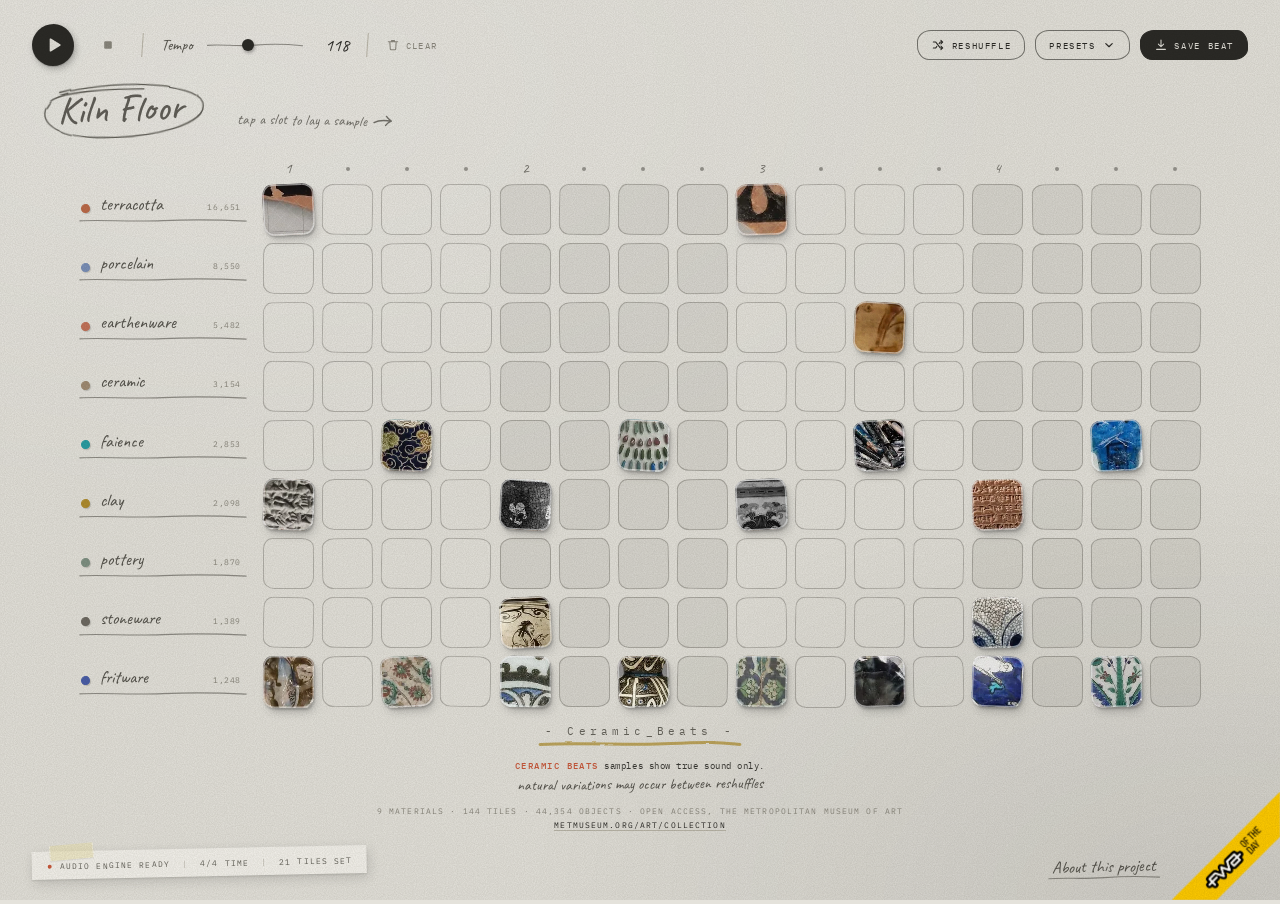
==== commit 5ad43dc2: "Keep About in the right corner on a phone With the status slip hidden in the compact layout the link" ====
--- a/index.html
+++ b/index.html
@@ -8,7 +8,7 @@
 <link rel="preconnect" href="https://fonts.googleapis.com">
 <link rel="preconnect" href="https://fonts.gstatic.com" crossorigin>
 <link href="https://fonts.googleapis.com/css2?family=Caveat:wght@400;500&family=IBM+Plex+Mono:wght@400;500&family=Libre+Baskerville:ital@0;1&display=swap" rel="stylesheet">
-<link rel="stylesheet" href="./index.css?v=11">
+<link rel="stylesheet" href="./index.css?v=12">
 <script src="Tone.js"></script>
 </head>
 <body>
--- a/index.css
+++ b/index.css
@@ -923,7 +923,8 @@
   .status-left { display: none; }
   .about-cta { font-size: 13px; }
   .fotd { display: none; }
-  .about-wrap { margin-right: 0; }
+  .about-wrap { margin-right: 0; margin-left: auto; }
+  .about-panel { width: 22rem; max-width: calc(100vw - 2 * var(--edge)); }
   .about-panel { max-height: calc(var(--vh) - 3rem); overflow: auto; padding: 1rem 1.125rem; }
 }
 
@@ -951,5 +952,5 @@
   }
   /* the tooltip is placed from the pointer, which does not turn with the page */
   .tooltip { display: none !important; }
-  .about-panel { max-height: calc(100vw - 3rem); }
-}
+  .about-panel { max-height: calc(100vw - 3rem); max-width: calc(var(--vh) - 2 * var(--edge)); }
+}
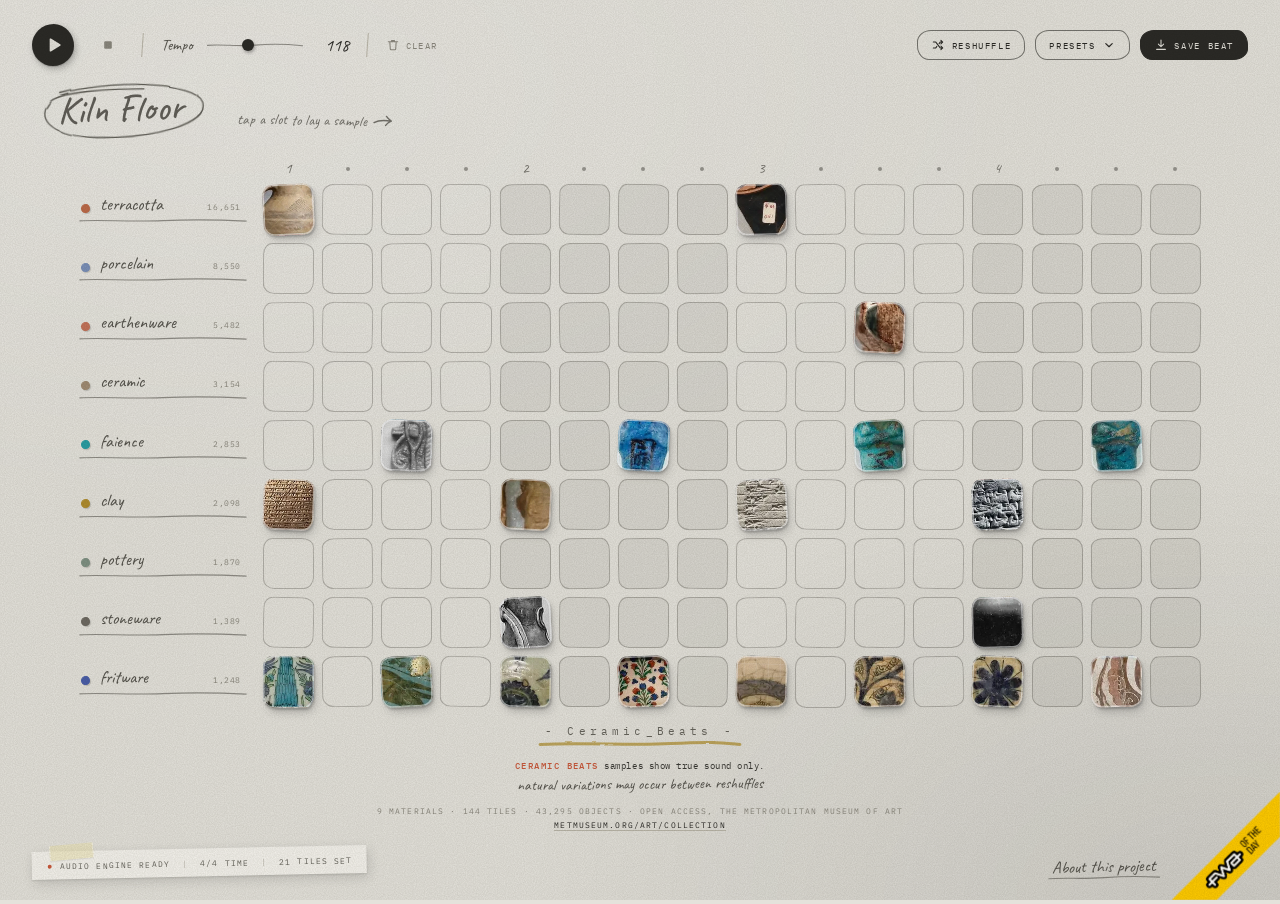
==== commit 7295ce06: "Count the objects the nine rows actually hold The footer and the about panel said 44,354, the whole " ====
--- a/index.html
+++ b/index.html
@@ -95,7 +95,7 @@
         <em>natural variations may occur between reshuffles</em>
       </p>
       <p class="card-contact">
-        9 materials · 144 tiles · 44,354 objects · open access, The Metropolitan Museum of Art<br>
+        9 materials · 144 tiles · 43,295 objects · open access, The Metropolitan Museum of Art<br>
         <a href="https://www.metmuseum.org/art/collection" target="_blank" rel="noopener">metmuseum.org/art/collection</a>
       </p>
     </div>
@@ -120,7 +120,7 @@
         A step sequencer built out of The Met’s open collection. Each of the nine
         tracks is a material the museum’s own catalogue names, and every tile you
         strike is a real object of that material, cropped from its photograph —
-        44,354 of them to draw from.
+        43,295 of them to draw from.
       </p>
       <p>
         The sounds are strikes on the nine bodies themselves, generated with the
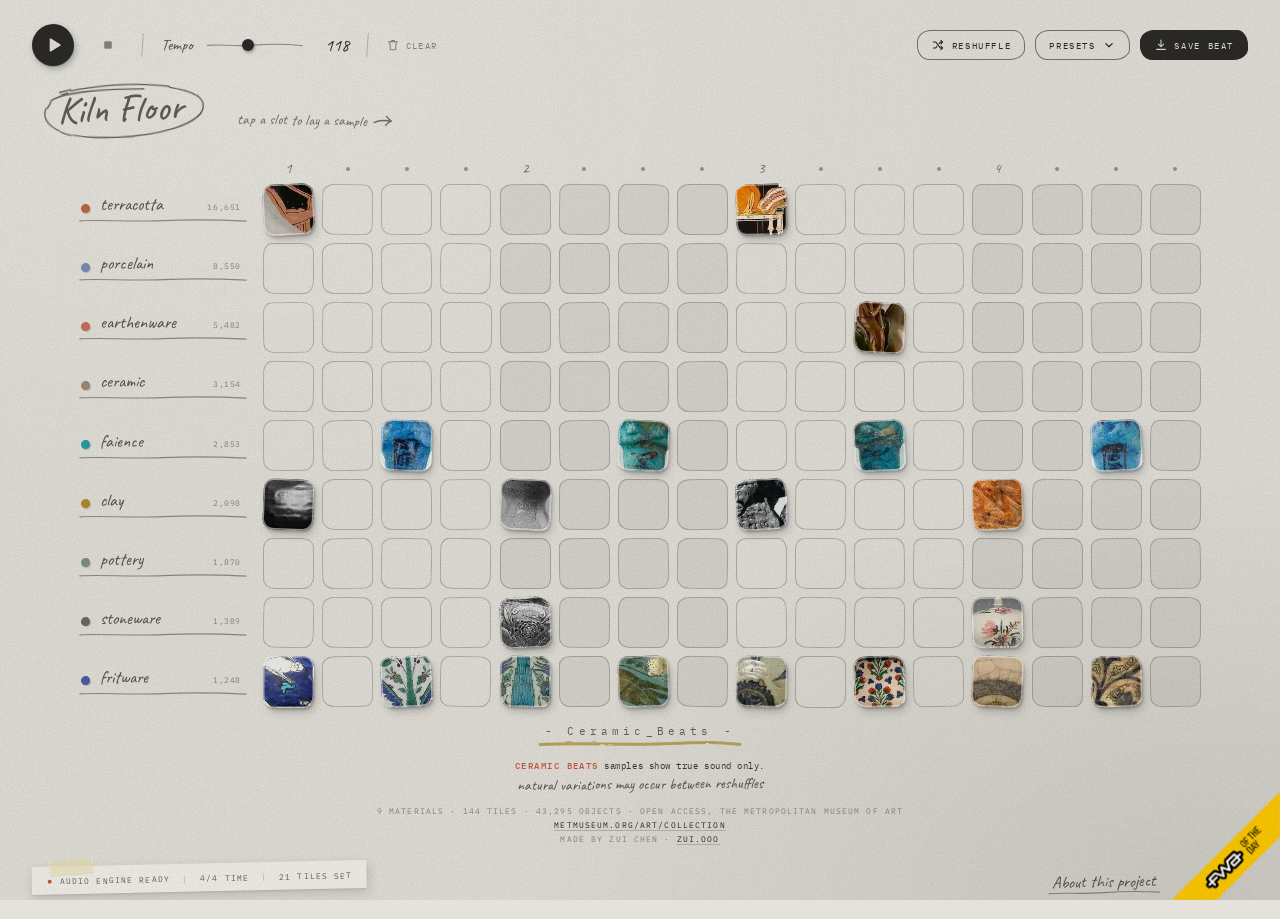
==== commit 6337490f: "Credit Zui Chen with a link to zui.ooo on the sample sheet Co-Authored-By: Claude Opus 5.5 <noreply@" ====
--- a/index.html
+++ b/index.html
@@ -96,7 +96,8 @@
       </p>
       <p class="card-contact">
         9 materials · 144 tiles · 43,295 objects · open access, The Metropolitan Museum of Art<br>
-        <a href="https://www.metmuseum.org/art/collection" target="_blank" rel="noopener">metmuseum.org/art/collection</a>
+        <a href="https://www.metmuseum.org/art/collection" target="_blank" rel="noopener">metmuseum.org/art/collection</a><br>
+        made by Zui Chen · <a href="https://zui.ooo" target="_blank" rel="noopener">zui.ooo</a>
       </p>
     </div>
   </div>
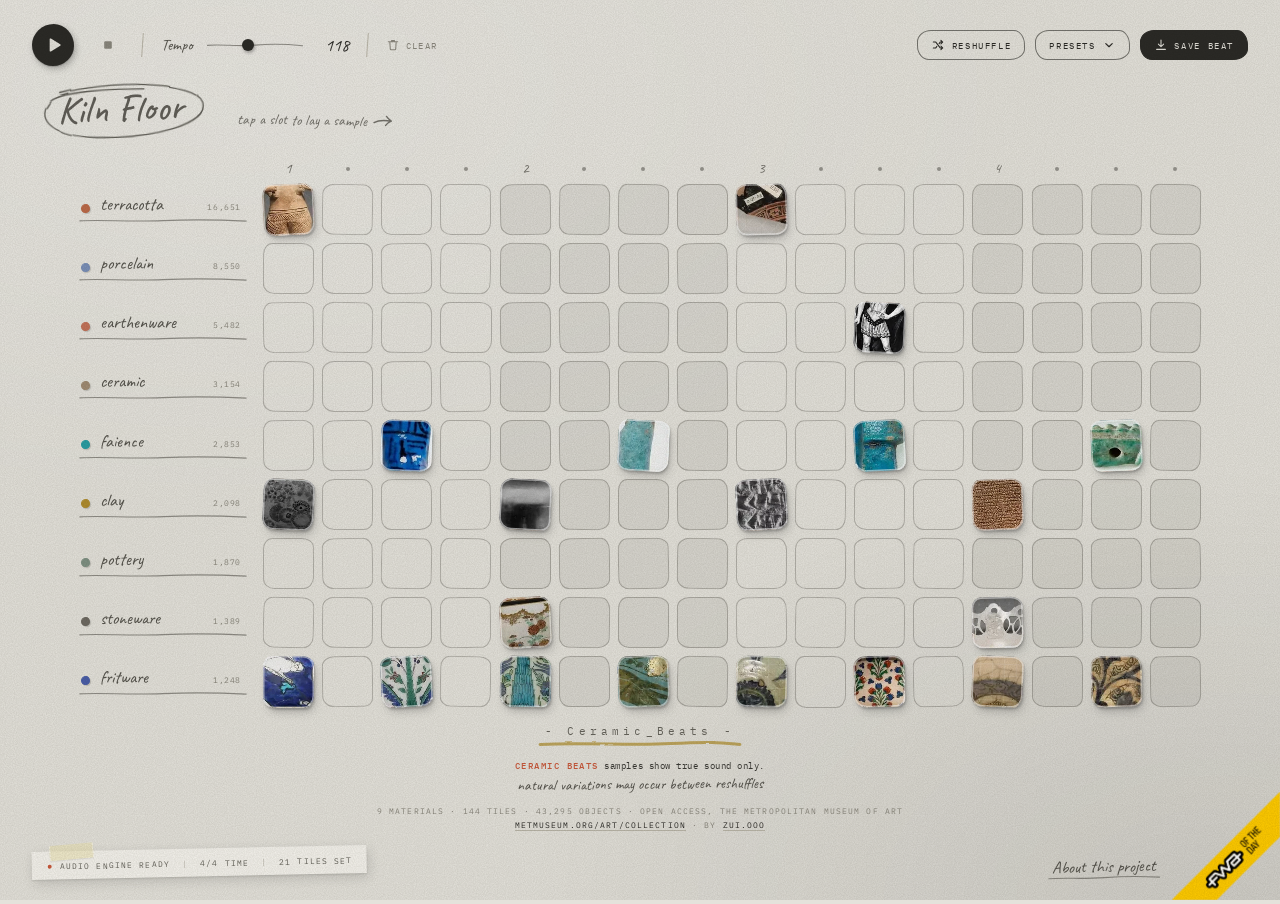
==== commit e4fa234e: "Shorten the credit to BY ZUI.OOO beside the Met link Co-Authored-By: Claude Opus 5.5 <noreply@anthro" ====
--- a/index.html
+++ b/index.html
@@ -96,8 +96,7 @@
       </p>
       <p class="card-contact">
         9 materials · 144 tiles · 43,295 objects · open access, The Metropolitan Museum of Art<br>
-        <a href="https://www.metmuseum.org/art/collection" target="_blank" rel="noopener">metmuseum.org/art/collection</a><br>
-        made by Zui Chen · <a href="https://zui.ooo" target="_blank" rel="noopener">zui.ooo</a>
+        <a href="https://www.metmuseum.org/art/collection" target="_blank" rel="noopener">metmuseum.org/art/collection</a> · by <a href="https://zui.ooo" target="_blank" rel="noopener">zui.ooo</a>
       </p>
     </div>
   </div>
